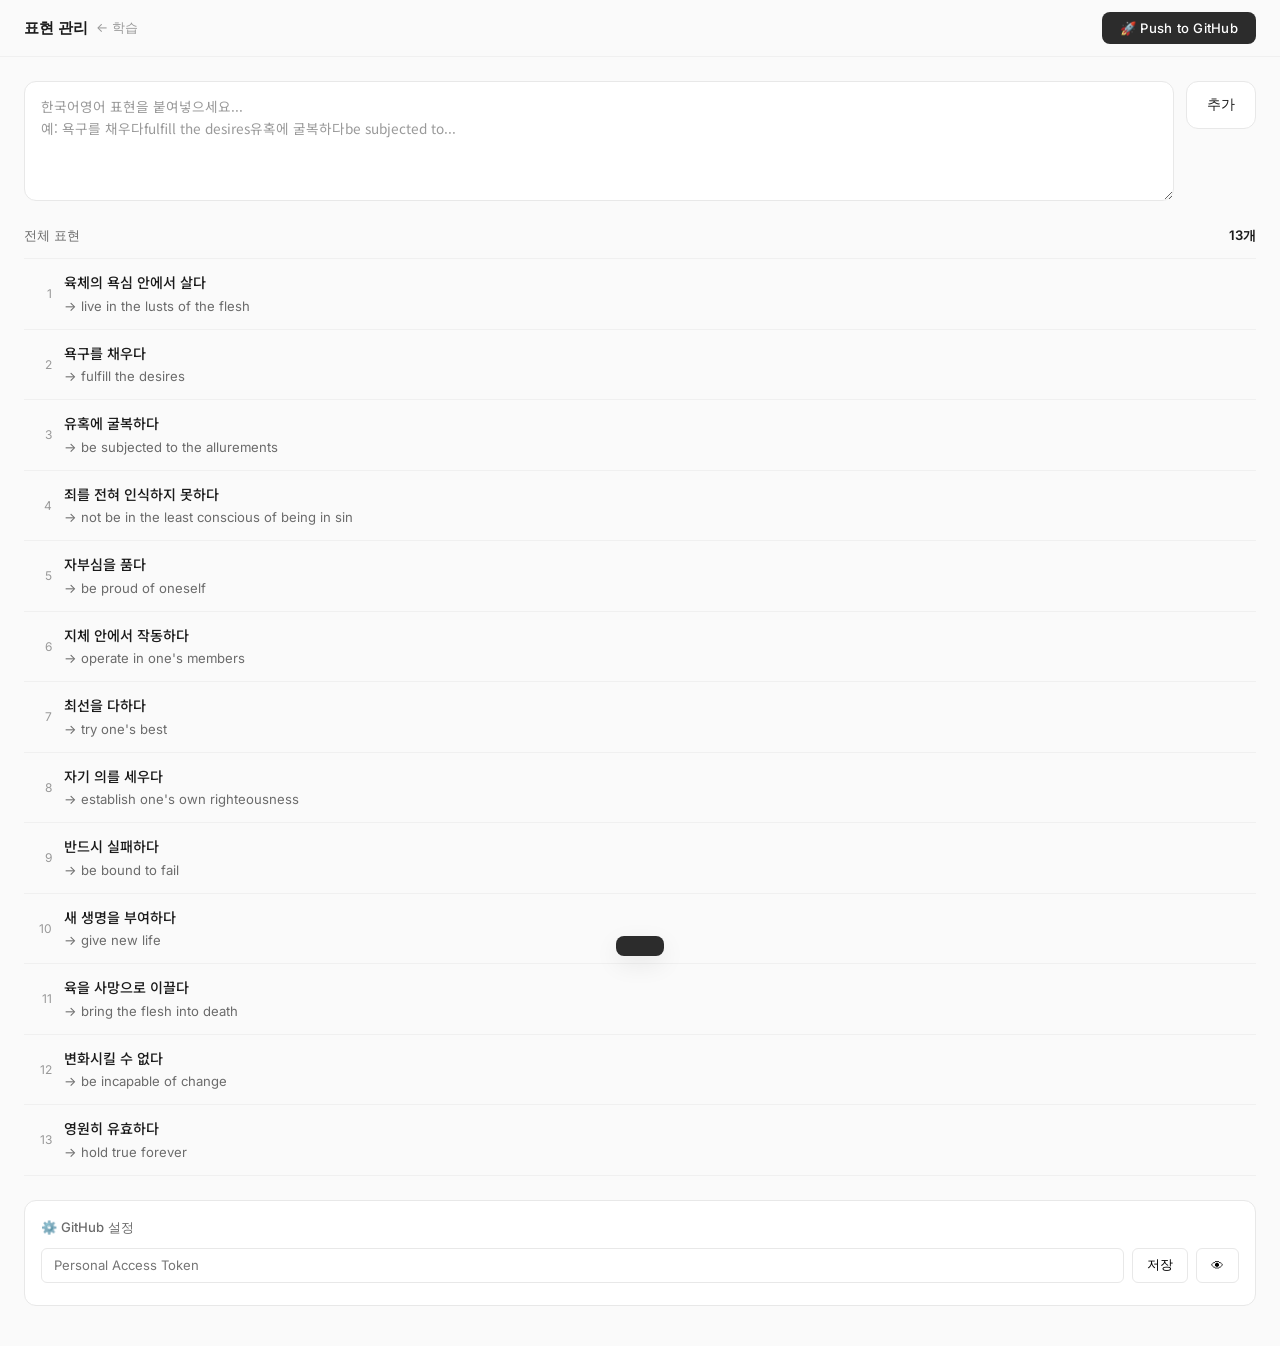
==== expressions/manage.html @ 27c46c8b "Deploy English Expressions app" ====
<!DOCTYPE html>
<html lang="ko">
<head>
  <meta charset="UTF-8">
  <meta name="viewport" content="width=device-width, initial-scale=1.0">
  <meta name="description" content="영어 표현 관리 — 추가 및 GitHub 동기화">
  <title>표현 관리 — English Expressions</title>
  <link rel="stylesheet" href="style.css">
</head>
<body>
  <div class="manage-page">
    <!-- Header with Push Button -->
    <header class="manage-header">
      <div class="manage-header__title">
        표현 관리
        <a href="index.html">← 학습</a>
      </div>
      <button class="btn-push" id="btnPush" onclick="pushToGitHub()">
        🚀 Push to GitHub
      </button>
    </header>

    <!-- Input Section -->
    <section class="input-section">
      <div class="input-group">
        <textarea
          class="input-group__textarea"
          id="inputText"
          placeholder="한국어영어 표현을 붙여넣으세요...&#10;예: 욕구를 채우다fulfill the desires유혹에 굴복하다be subjected to..."
        ></textarea>
        <button class="btn-add" id="btnAdd" onclick="parseAndPreview()">추가</button>
      </div>
    </section>

    <!-- Preview Section -->
    <section class="preview-section" id="previewSection">
      <div class="preview-header">
        <span class="preview-header__title" id="previewTitle">미리보기</span>
        <button class="btn-confirm" id="btnConfirm" onclick="confirmAdd()">확인하고 추가하기</button>
      </div>
      <ul class="preview-list" id="previewList"></ul>
    </section>

    <!-- Expression List -->
    <section class="expression-list-section" id="listSection">
      <div class="section-title">
        <span>전체 표현</span>
        <span class="section-title__count" id="totalCount">0개</span>
      </div>
      <ul class="expression-list" id="expressionList"></ul>
    </section>

    <!-- GitHub Token Setup -->
    <section class="token-section" id="tokenSection">
      <div class="token-section__title">⚙️ GitHub 설정</div>
      <div class="token-input-group">
        <input
          type="password"
          class="token-input"
          id="tokenInput"
          placeholder="Personal Access Token"
        >
        <button class="btn-token" onclick="saveToken()">저장</button>
        <button class="btn-token" onclick="toggleTokenVisibility()">👁</button>
      </div>
      <div class="token-status" id="tokenStatus"></div>
    </section>
  </div>

  <!-- Edit Modal -->
  <div class="modal-overlay" id="editModal">
    <div class="modal">
      <div class="modal__title">표현 수정</div>
      <input class="modal__input modal__input--ko" id="editKo" placeholder="한국어">
      <input class="modal__input modal__input--en" id="editEn" placeholder="English">
      <div class="modal__actions">
        <button class="btn-modal" onclick="closeModal()">취소</button>
        <button class="btn-modal btn-modal--primary" onclick="saveEdit()">저장</button>
      </div>
    </div>
  </div>

  <!-- Toast -->
  <div class="toast" id="toast"></div>

  <script src="manage.js"></script>
</body>
</html>
---- expressions/style.css ----
/* ============================================
   English Expressions — Minimalist Light Theme
   ============================================ */

@import url('https://fonts.googleapis.com/css2?family=Inter:wght@300;400;500;600&family=Noto+Sans+KR:wght@300;400;500;600&display=swap');

/* --- Reset & Base --- */
*, *::before, *::after {
  margin: 0;
  padding: 0;
  box-sizing: border-box;
}

:root {
  --white: #FFFFFF;
  --bg: #FAFAFA;
  --card: #FFFFFF;
  --text-primary: #1A1A1A;
  --text-secondary: #6B6B6B;
  --text-hint: #999999;
  --border: #E8E8E8;
  --border-light: #F0F0F0;
  --accent: #2C2C2C;
  --accent-light: #F5F5F5;
  --success: #34A853;
  --warning: #EA8600;
  --danger: #DC3545;
  --shadow-sm: 0 1px 3px rgba(0,0,0,0.04);
  --shadow-md: 0 4px 12px rgba(0,0,0,0.06);
  --shadow-lg: 0 8px 24px rgba(0,0,0,0.08);
  --radius-sm: 8px;
  --radius-md: 12px;
  --radius-lg: 16px;
  --transition: 0.2s ease;
  --font-en: 'Inter', -apple-system, BlinkMacSystemFont, sans-serif;
  --font-ko: 'Noto Sans KR', -apple-system, BlinkMacSystemFont, sans-serif;
}

html {
  font-size: 16px;
  -webkit-font-smoothing: antialiased;
  -moz-osx-font-smoothing: grayscale;
}

body {
  font-family: var(--font-en);
  background: var(--bg);
  color: var(--text-primary);
  line-height: 1.6;
  min-height: 100dvh;
}

/* --- Utility --- */
.container {
  max-width: 640px;
  margin: 0 auto;
  padding: 0 20px;
}

/* ============================================
   STUDY PAGE
   ============================================ */

/* --- Study Layout --- */
.study-page {
  display: flex;
  flex-direction: column;
  min-height: 100dvh;
  user-select: none;
  -webkit-user-select: none;
  cursor: pointer;
}

.study-header {
  display: flex;
  justify-content: space-between;
  align-items: center;
  padding: 16px 24px;
  border-bottom: 1px solid var(--border-light);
}

.study-header__counter {
  font-size: 0.85rem;
  font-weight: 500;
  color: var(--text-secondary);
  letter-spacing: 0.02em;
}

.study-header__link {
  font-size: 0.8rem;
  color: var(--text-hint);
  text-decoration: none;
  padding: 6px 12px;
  border-radius: var(--radius-sm);
  border: 1px solid var(--border);
  transition: all var(--transition);
}

.study-header__link:hover {
  color: var(--text-primary);
  border-color: var(--text-secondary);
}

/* --- Flashcard --- */
.flashcard {
  flex: 1;
  display: flex;
  flex-direction: column;
  justify-content: center;
  align-items: center;
  padding: 40px 32px;
  gap: 48px;
}

.flashcard__korean {
  font-family: var(--font-ko);
  font-size: 1.65rem;
  font-weight: 500;
  color: var(--text-primary);
  text-align: center;
  line-height: 1.5;
  letter-spacing: -0.01em;
}

.flashcard__english {
  font-family: var(--font-en);
  font-size: 1.35rem;
  font-weight: 400;
  color: var(--text-hint);
  text-align: center;
  line-height: 1.6;
  letter-spacing: 0.01em;
  min-height: 2.8em;
  transition: color 0.3s ease;
}

.flashcard__english--revealed {
  color: var(--text-primary);
  font-weight: 500;
}

.flashcard__english .blank {
  display: inline-block;
  min-width: 2em;
  border-bottom: 1.5px solid var(--border);
  margin: 0 2px;
  color: transparent;
  position: relative;
}

.flashcard__english--revealed .blank {
  color: var(--accent);
  border-bottom-color: transparent;
  font-weight: 600;
}

.flashcard__english .first-letter {
  color: var(--text-hint);
}

/* --- Study Footer --- */
.study-footer {
  padding: 20px 24px;
  text-align: center;
  border-top: 1px solid var(--border-light);
}

.study-footer__hint {
  font-size: 0.75rem;
  color: var(--text-hint);
  letter-spacing: 0.03em;
}

/* --- Tap Ripple Effect --- */
.flashcard::after {
  content: '';
  position: fixed;
  width: 0;
  height: 0;
  border-radius: 50%;
  background: rgba(0, 0, 0, 0.03);
  transform: translate(-50%, -50%);
  pointer-events: none;
}

.flashcard.ripple::after {
  animation: ripple-effect 0.5s ease-out;
}

@keyframes ripple-effect {
  0% { width: 0; height: 0; opacity: 1; }
  100% { width: 400px; height: 400px; opacity: 0; }
}

/* --- Fade Animation --- */
@keyframes fadeIn {
  from { opacity: 0; transform: translateY(8px); }
  to { opacity: 1; transform: translateY(0); }
}

.flashcard--animate {
  animation: fadeIn 0.3s ease-out;
}

/* ============================================
   MANAGE PAGE
   ============================================ */

.manage-page {
  min-height: 100dvh;
  padding-bottom: 40px;
}

/* --- Manage Header --- */
.manage-header {
  position: sticky;
  top: 0;
  z-index: 100;
  background: rgba(250, 250, 250, 0.92);
  backdrop-filter: blur(12px);
  -webkit-backdrop-filter: blur(12px);
  border-bottom: 1px solid var(--border-light);
  padding: 12px 24px;
  display: flex;
  justify-content: space-between;
  align-items: center;
}

.manage-header__title {
  font-size: 0.95rem;
  font-weight: 600;
  color: var(--text-primary);
  display: flex;
  align-items: center;
  gap: 8px;
}

.manage-header__title a {
  color: var(--text-hint);
  text-decoration: none;
  font-weight: 400;
  font-size: 0.8rem;
  transition: color var(--transition);
}

.manage-header__title a:hover {
  color: var(--text-primary);
}

.btn-push {
  display: inline-flex;
  align-items: center;
  gap: 6px;
  padding: 8px 18px;
  background: var(--accent);
  color: var(--white);
  border: none;
  border-radius: var(--radius-sm);
  font-family: var(--font-en);
  font-size: 0.82rem;
  font-weight: 500;
  cursor: pointer;
  transition: all var(--transition);
  letter-spacing: 0.02em;
}

.btn-push:hover {
  background: #444;
  transform: translateY(-1px);
  box-shadow: var(--shadow-md);
}

.btn-push:active {
  transform: translateY(0);
}

.btn-push:disabled {
  background: #ccc;
  cursor: not-allowed;
  transform: none;
  box-shadow: none;
}

.btn-push--loading {
  pointer-events: none;
  opacity: 0.7;
}

/* --- Input Section --- */
.input-section {
  padding: 24px 24px 0;
}

.input-group {
  display: flex;
  gap: 12px;
  align-items: flex-start;
}

.input-group__textarea {
  flex: 1;
  min-height: 120px;
  padding: 14px 16px;
  border: 1px solid var(--border);
  border-radius: var(--radius-md);
  font-family: var(--font-ko);
  font-size: 0.9rem;
  line-height: 1.6;
  resize: vertical;
  outline: none;
  transition: border-color var(--transition), box-shadow var(--transition);
  background: var(--white);
}

.input-group__textarea:focus {
  border-color: var(--accent);
  box-shadow: 0 0 0 3px rgba(44, 44, 44, 0.06);
}

.input-group__textarea::placeholder {
  color: var(--text-hint);
  font-size: 0.85rem;
}

.btn-add {
  padding: 14px 20px;
  background: var(--white);
  color: var(--text-primary);
  border: 1px solid var(--border);
  border-radius: var(--radius-md);
  font-family: var(--font-en);
  font-size: 0.85rem;
  font-weight: 500;
  cursor: pointer;
  transition: all var(--transition);
  white-space: nowrap;
}

.btn-add:hover {
  background: var(--accent-light);
  border-color: var(--text-secondary);
}

.btn-add:active {
  transform: scale(0.97);
}

/* --- Preview Section --- */
.preview-section {
  margin: 20px 24px 0;
  border: 1px solid var(--border);
  border-radius: var(--radius-md);
  overflow: hidden;
  background: var(--white);
  display: none;
}

.preview-section--active {
  display: block;
  animation: fadeIn 0.3s ease-out;
}

.preview-header {
  display: flex;
  justify-content: space-between;
  align-items: center;
  padding: 12px 16px;
  background: var(--accent-light);
  border-bottom: 1px solid var(--border-light);
}

.preview-header__title {
  font-size: 0.82rem;
  font-weight: 500;
  color: var(--text-secondary);
}

.btn-confirm {
  padding: 6px 16px;
  background: var(--accent);
  color: var(--white);
  border: none;
  border-radius: 6px;
  font-family: var(--font-en);
  font-size: 0.8rem;
  font-weight: 500;
  cursor: pointer;
  transition: all var(--transition);
}

.btn-confirm:hover {
  background: #444;
}

.preview-list {
  list-style: none;
  max-height: 300px;
  overflow-y: auto;
}

.preview-item {
  display: flex;
  align-items: center;
  gap: 12px;
  padding: 10px 16px;
  border-bottom: 1px solid var(--border-light);
  font-size: 0.85rem;
  transition: background var(--transition);
}

.preview-item:last-child {
  border-bottom: none;
}

.preview-item:hover {
  background: var(--accent-light);
}

.preview-item__status {
  flex-shrink: 0;
  font-size: 0.9rem;
}

.preview-item__text {
  flex: 1;
  min-width: 0;
}

.preview-item__ko {
  font-family: var(--font-ko);
  font-weight: 500;
  color: var(--text-primary);
}

.preview-item__en {
  font-family: var(--font-en);
  color: var(--text-secondary);
  font-size: 0.82rem;
  margin-top: 2px;
}

.preview-item__duplicate {
  color: var(--warning);
  font-size: 0.75rem;
  font-weight: 500;
}

.preview-item__actions {
  display: flex;
  gap: 4px;
  flex-shrink: 0;
}

.btn-icon {
  width: 28px;
  height: 28px;
  display: flex;
  align-items: center;
  justify-content: center;
  border: none;
  background: transparent;
  border-radius: 6px;
  cursor: pointer;
  font-size: 0.85rem;
  color: var(--text-hint);
  transition: all var(--transition);
}

.btn-icon:hover {
  background: var(--accent-light);
  color: var(--text-primary);
}

.btn-icon--danger:hover {
  background: #FEF0F0;
  color: var(--danger);
}

/* --- Expression List --- */
.expression-list-section {
  margin: 24px 24px 0;
}

.section-title {
  font-size: 0.82rem;
  font-weight: 500;
  color: var(--text-secondary);
  padding-bottom: 12px;
  border-bottom: 1px solid var(--border-light);
  display: flex;
  justify-content: space-between;
  align-items: center;
}

.section-title__count {
  font-weight: 600;
  color: var(--text-primary);
}

.expression-list {
  list-style: none;
}

.expression-item {
  display: flex;
  align-items: center;
  gap: 12px;
  padding: 12px 0;
  border-bottom: 1px solid var(--border-light);
  transition: background var(--transition);
}

.expression-item:hover {
  background: var(--accent-light);
  margin: 0 -8px;
  padding: 12px 8px;
  border-radius: var(--radius-sm);
}

.expression-item__number {
  flex-shrink: 0;
  width: 28px;
  font-size: 0.75rem;
  color: var(--text-hint);
  text-align: right;
}

.expression-item__text {
  flex: 1;
  min-width: 0;
}

.expression-item__ko {
  font-family: var(--font-ko);
  font-size: 0.88rem;
  font-weight: 500;
  color: var(--text-primary);
}

.expression-item__en {
  font-family: var(--font-en);
  font-size: 0.82rem;
  color: var(--text-secondary);
  margin-top: 2px;
}

.expression-item__new-badge {
  font-size: 0.65rem;
  font-weight: 600;
  color: var(--success);
  background: #E8F5E9;
  padding: 1px 6px;
  border-radius: 4px;
  margin-left: 6px;
}

.expression-item__actions {
  display: flex;
  gap: 2px;
  flex-shrink: 0;
  opacity: 0;
  transition: opacity var(--transition);
}

.expression-item:hover .expression-item__actions {
  opacity: 1;
}

/* --- Edit Modal --- */
.modal-overlay {
  position: fixed;
  inset: 0;
  background: rgba(0, 0, 0, 0.3);
  display: flex;
  align-items: center;
  justify-content: center;
  z-index: 1000;
  opacity: 0;
  visibility: hidden;
  transition: all 0.2s ease;
  padding: 20px;
}

.modal-overlay--active {
  opacity: 1;
  visibility: visible;
}

.modal {
  background: var(--white);
  border-radius: var(--radius-lg);
  padding: 24px;
  width: 100%;
  max-width: 420px;
  box-shadow: var(--shadow-lg);
  transform: translateY(10px);
  transition: transform 0.2s ease;
}

.modal-overlay--active .modal {
  transform: translateY(0);
}

.modal__title {
  font-size: 0.95rem;
  font-weight: 600;
  margin-bottom: 16px;
}

.modal__input {
  width: 100%;
  padding: 10px 14px;
  border: 1px solid var(--border);
  border-radius: var(--radius-sm);
  font-size: 0.88rem;
  outline: none;
  margin-bottom: 10px;
  transition: border-color var(--transition);
}

.modal__input:focus {
  border-color: var(--accent);
}

.modal__input--ko {
  font-family: var(--font-ko);
}

.modal__input--en {
  font-family: var(--font-en);
}

.modal__actions {
  display: flex;
  justify-content: flex-end;
  gap: 8px;
  margin-top: 16px;
}

.btn-modal {
  padding: 8px 18px;
  border-radius: 6px;
  font-family: var(--font-en);
  font-size: 0.82rem;
  font-weight: 500;
  cursor: pointer;
  transition: all var(--transition);
  border: 1px solid var(--border);
  background: var(--white);
  color: var(--text-primary);
}

.btn-modal:hover {
  background: var(--accent-light);
}

.btn-modal--primary {
  background: var(--accent);
  color: var(--white);
  border-color: var(--accent);
}

.btn-modal--primary:hover {
  background: #444;
}

/* --- GitHub Token Setup --- */
.token-section {
  margin: 24px 24px 0;
  padding: 16px;
  background: var(--white);
  border: 1px solid var(--border);
  border-radius: var(--radius-md);
}

.token-section__title {
  font-size: 0.82rem;
  font-weight: 500;
  color: var(--text-secondary);
  margin-bottom: 10px;
}

.token-input-group {
  display: flex;
  gap: 8px;
}

.token-input {
  flex: 1;
  padding: 8px 12px;
  border: 1px solid var(--border);
  border-radius: 6px;
  font-family: var(--font-en);
  font-size: 0.82rem;
  outline: none;
}

.token-input:focus {
  border-color: var(--accent);
}

.btn-token {
  padding: 8px 14px;
  background: var(--white);
  border: 1px solid var(--border);
  border-radius: 6px;
  font-size: 0.8rem;
  cursor: pointer;
  transition: all var(--transition);
}

.btn-token:hover {
  background: var(--accent-light);
}

.token-status {
  font-size: 0.75rem;
  color: var(--success);
  margin-top: 6px;
}

/* --- Toast Notification --- */
.toast {
  position: fixed;
  bottom: 24px;
  left: 50%;
  transform: translateX(-50%) translateY(80px);
  padding: 10px 24px;
  background: var(--accent);
  color: var(--white);
  border-radius: var(--radius-sm);
  font-size: 0.82rem;
  font-weight: 500;
  box-shadow: var(--shadow-lg);
  transition: transform 0.3s ease;
  z-index: 2000;
  white-space: nowrap;
}

.toast--visible {
  transform: translateX(-50%) translateY(0);
}

.toast--success {
  background: var(--success);
}

.toast--error {
  background: var(--danger);
}

.toast--warning {
  background: var(--warning);
}

/* --- Empty State --- */
.empty-state {
  text-align: center;
  padding: 60px 20px;
  color: var(--text-hint);
}

.empty-state__icon {
  font-size: 2.5rem;
  margin-bottom: 16px;
  opacity: 0.5;
}

.empty-state__text {
  font-size: 0.9rem;
  line-height: 1.6;
}

.empty-state__link {
  color: var(--text-secondary);
  text-decoration: underline;
  text-underline-offset: 2px;
}

/* --- Responsive --- */
@media (max-width: 480px) {
  .flashcard {
    padding: 32px 24px;
    gap: 36px;
  }

  .flashcard__korean {
    font-size: 1.4rem;
  }

  .flashcard__english {
    font-size: 1.15rem;
  }

  .input-group {
    flex-direction: column;
  }

  .btn-add {
    width: 100%;
    text-align: center;
    padding: 12px;
  }

  .expression-item__actions {
    opacity: 1;
  }
}

/* --- Scrollbar (Webkit) --- */
::-webkit-scrollbar {
  width: 4px;
}

::-webkit-scrollbar-track {
  background: transparent;
}

::-webkit-scrollbar-thumb {
  background: var(--border);
  border-radius: 4px;
}

::-webkit-scrollbar-thumb:hover {
  background: var(--text-hint);
}
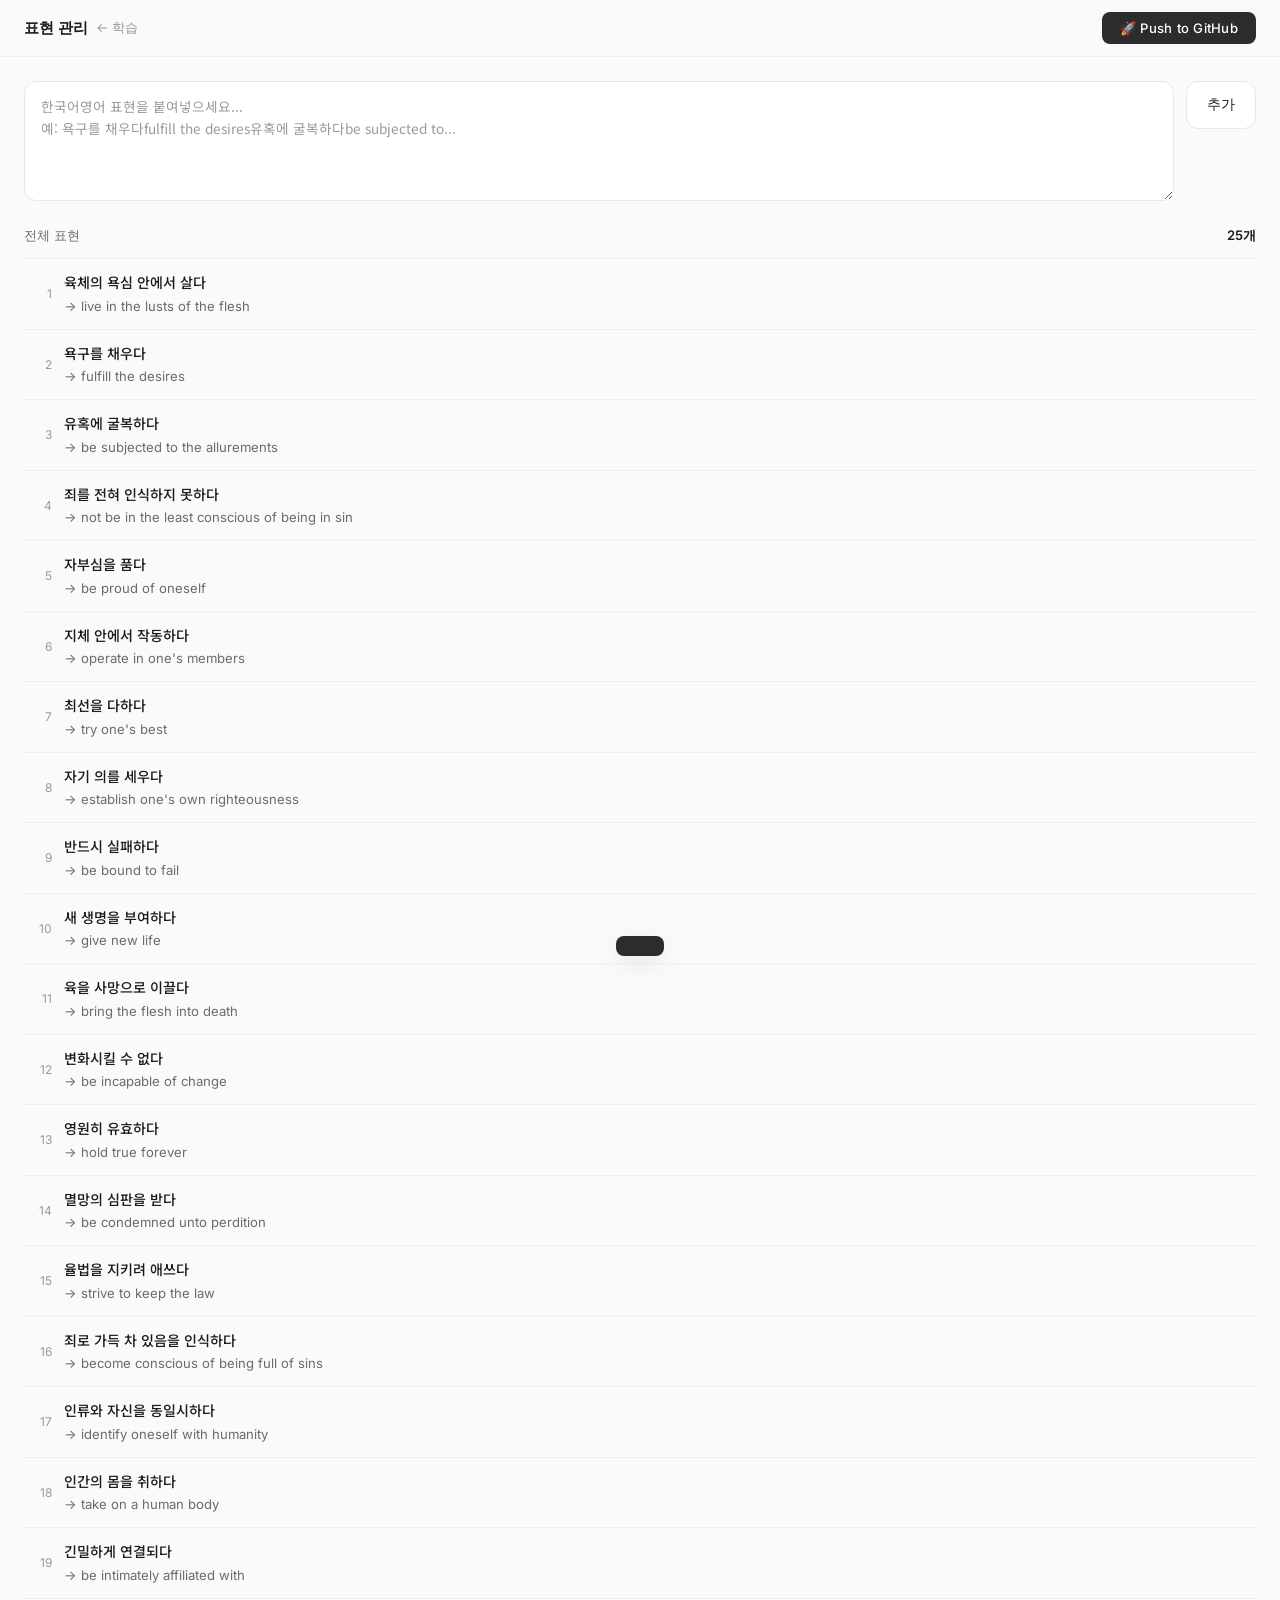
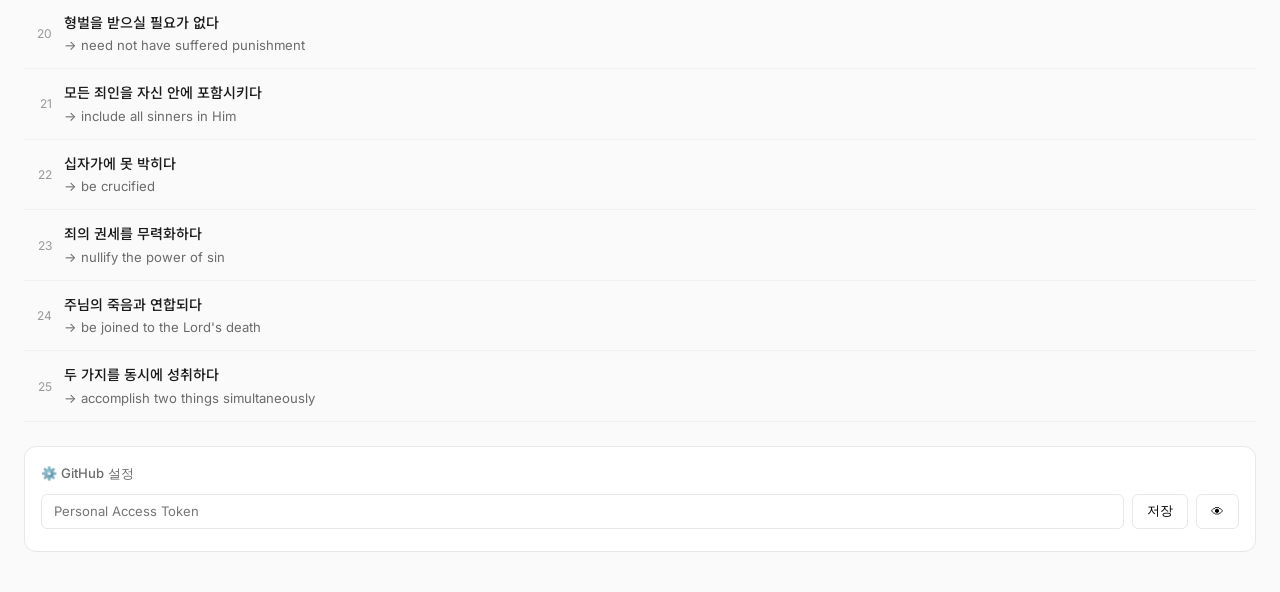
==== commit f23b0697: "Skip preview, add directly + cache bust" ====
--- a/expressions/manage.html
+++ b/expressions/manage.html
@@ -5,7 +5,7 @@
   <meta name="viewport" content="width=device-width, initial-scale=1.0">
   <meta name="description" content="영어 표현 관리 — 추가 및 GitHub 동기화">
   <title>표현 관리 — English Expressions</title>
-  <link rel="stylesheet" href="style.css">
+  <link rel="stylesheet" href="style.css?v=3">
 </head>
 <body>
   <div class="manage-page">
@@ -32,14 +32,7 @@
       </div>
     </section>
 
-    <!-- Preview Section -->
-    <section class="preview-section" id="previewSection">
-      <div class="preview-header">
-        <span class="preview-header__title" id="previewTitle">미리보기</span>
-        <button class="btn-confirm" id="btnConfirm" onclick="confirmAdd()">확인하고 추가하기</button>
-      </div>
-      <ul class="preview-list" id="previewList"></ul>
-    </section>
+
 
     <!-- Expression List -->
     <section class="expression-list-section" id="listSection">
@@ -83,6 +76,6 @@
   <!-- Toast -->
   <div class="toast" id="toast"></div>
 
-  <script src="manage.js"></script>
+  <script src="manage.js?v=3"></script>
 </body>
 </html>
--- a/expressions/style.css
+++ b/expressions/style.css
@@ -68,7 +68,6 @@
   min-height: 100dvh;
   user-select: none;
   -webkit-user-select: none;
-  cursor: pointer;
 }
 
 .study-header {
@@ -106,10 +105,10 @@
   flex: 1;
   display: flex;
   flex-direction: column;
-  justify-content: center;
-  align-items: center;
-  padding: 40px 32px;
-  gap: 48px;
+  justify-content: flex-start;
+  align-items: center;
+  padding: 80px 32px 40px;
+  gap: 36px;
 }
 
 .flashcard__korean {
@@ -126,7 +125,7 @@
   font-family: var(--font-en);
   font-size: 1.35rem;
   font-weight: 400;
-  color: var(--text-hint);
+  color: #555555;
   text-align: center;
   line-height: 1.6;
   letter-spacing: 0.01em;
@@ -142,7 +141,7 @@
 .flashcard__english .blank {
   display: inline-block;
   min-width: 2em;
-  border-bottom: 1.5px solid var(--border);
+  border-bottom: 2.5px solid #AAAAAA;
   margin: 0 2px;
   color: transparent;
   position: relative;
@@ -158,17 +157,81 @@
   color: var(--text-hint);
 }
 
-/* --- Study Footer --- */
-.study-footer {
-  padding: 20px 24px;
-  text-align: center;
-  border-top: 1px solid var(--border-light);
-}
-
-.study-footer__hint {
-  font-size: 0.75rem;
-  color: var(--text-hint);
-  letter-spacing: 0.03em;
+/* --- Buttons --- */
+.flashcard__buttons {
+  display: flex;
+  gap: 20px;
+  margin-top: 40px;
+  align-items: center;
+}
+
+.btn-speak {
+  width: 64px;
+  height: 64px;
+  border-radius: 50%;
+  border: 2px solid var(--border);
+  background: var(--white);
+  font-size: 1.6rem;
+  cursor: pointer;
+  transition: all var(--transition);
+  display: flex;
+  align-items: center;
+  justify-content: center;
+  flex-shrink: 0;
+}
+
+.btn-speak:hover {
+  border-color: var(--text-secondary);
+  background: var(--accent-light);
+}
+
+.btn-speak:active {
+  transform: scale(0.93);
+}
+
+.btn-speak--active {
+  border-color: var(--accent);
+  background: var(--accent-light);
+  animation: pulse-speak 0.8s ease infinite;
+}
+
+@keyframes pulse-speak {
+  0%, 100% { transform: scale(1); }
+  50% { transform: scale(1.08); }
+}
+
+.btn-action {
+  height: 64px;
+  min-width: 200px;
+  padding: 0 40px;
+  border-radius: 32px;
+  border: none;
+  background: var(--accent);
+  color: var(--white);
+  font-family: var(--font-ko);
+  font-size: 1.15rem;
+  font-weight: 600;
+  cursor: pointer;
+  transition: all var(--transition);
+  letter-spacing: 0.02em;
+}
+
+.btn-action:hover {
+  background: #444;
+  transform: translateY(-1px);
+  box-shadow: var(--shadow-md);
+}
+
+.btn-action:active {
+  transform: translateY(0) scale(0.97);
+}
+
+.btn-action--next {
+  background: var(--success);
+}
+
+.btn-action--next:hover {
+  background: #2d9249;
 }
 
 /* --- Tap Ripple Effect --- */
@@ -780,8 +843,8 @@
 /* --- Responsive --- */
 @media (max-width: 480px) {
   .flashcard {
-    padding: 32px 24px;
-    gap: 36px;
+    padding: 60px 24px 32px;
+    gap: 28px;
   }
 
   .flashcard__korean {
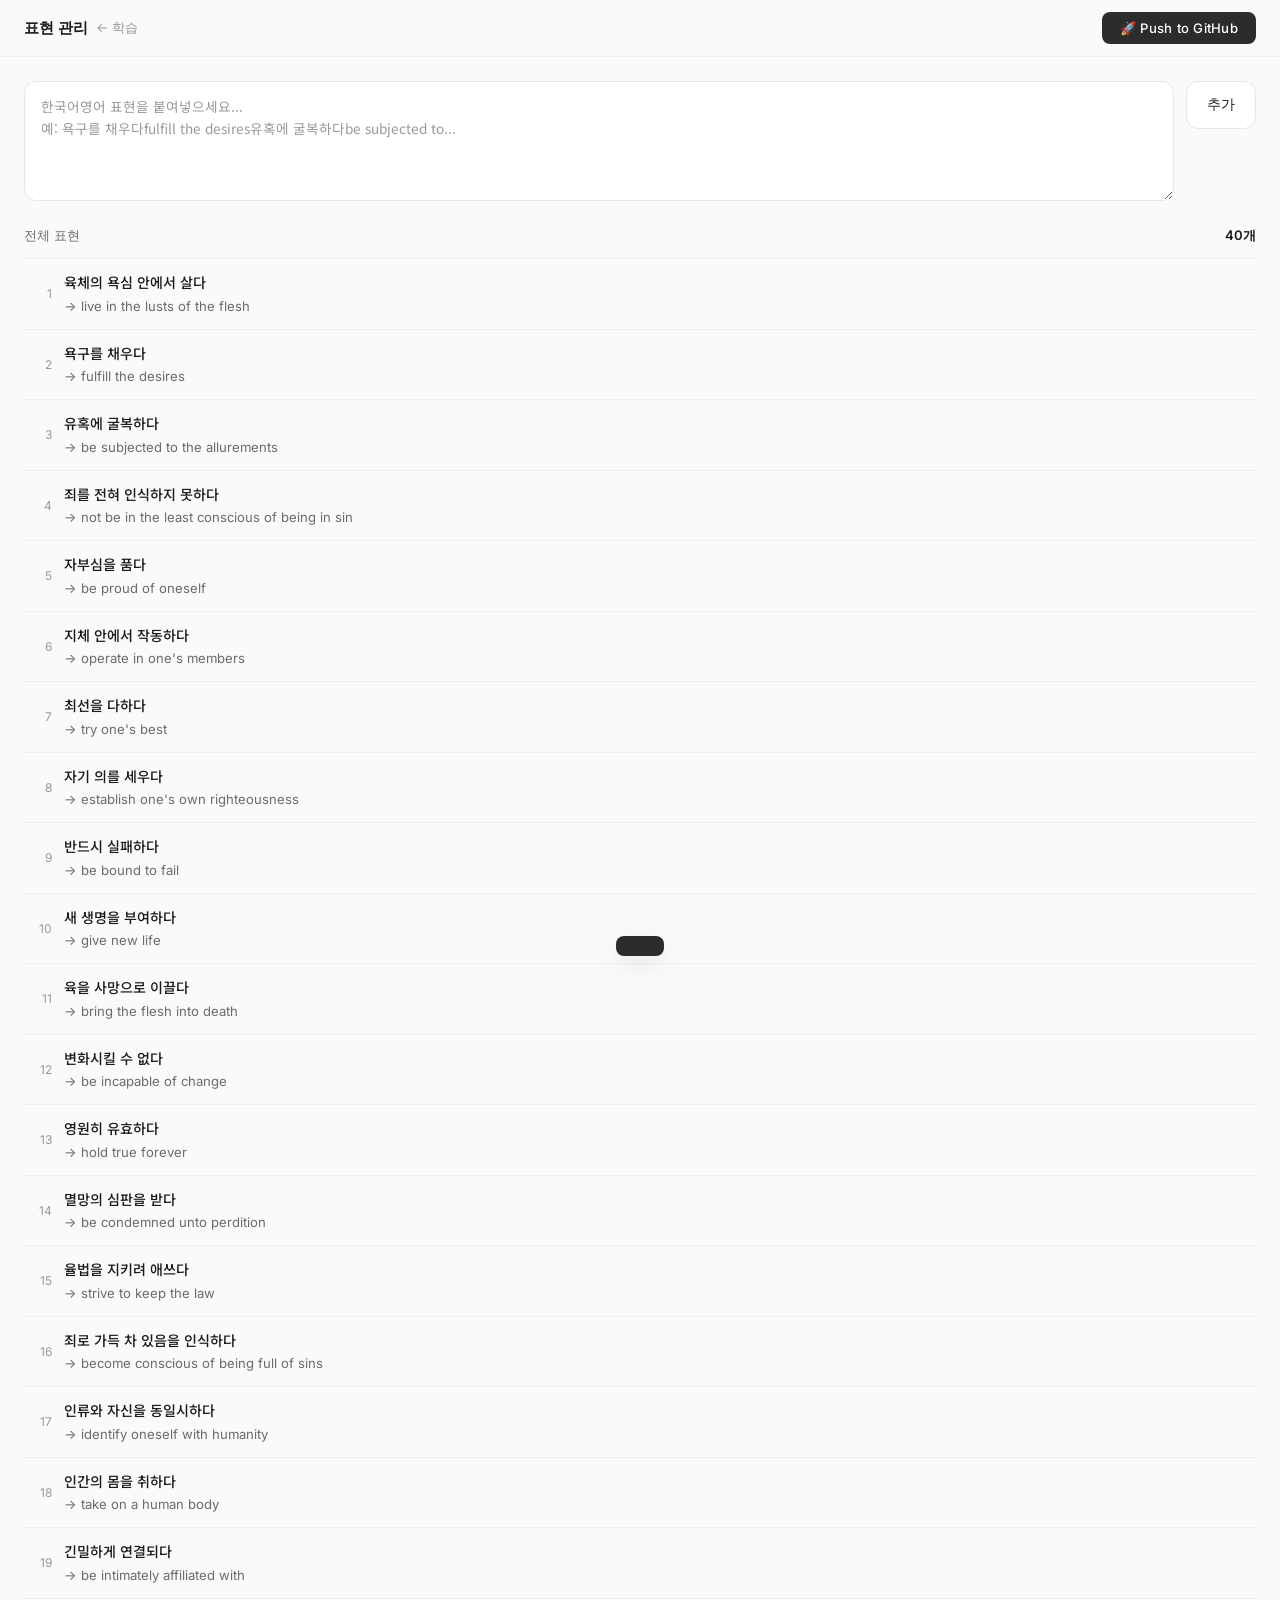
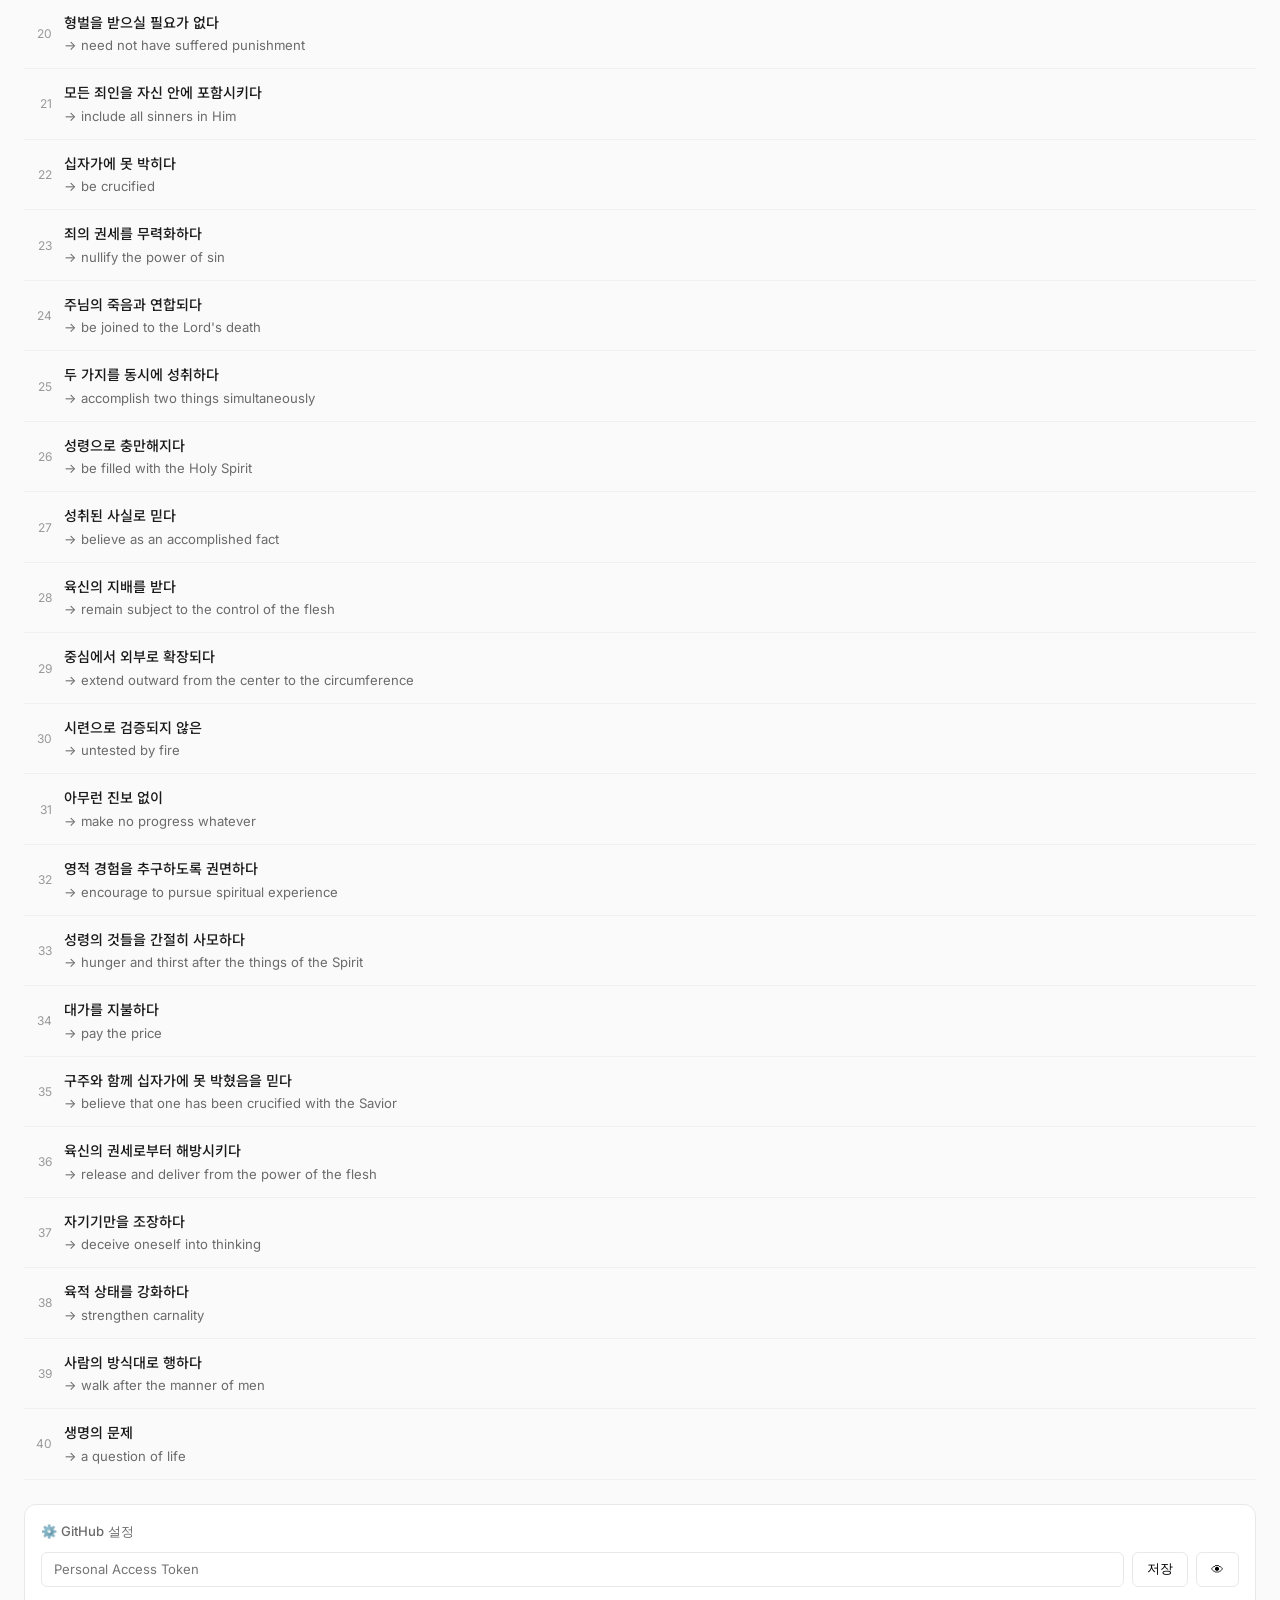
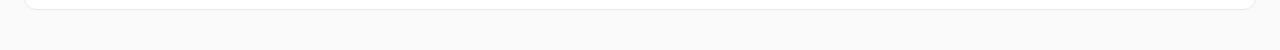
==== commit 21bd4c87: "Add favicon" ====
--- a/expressions/manage.html
+++ b/expressions/manage.html
@@ -5,6 +5,7 @@
   <meta name="viewport" content="width=device-width, initial-scale=1.0">
   <meta name="description" content="영어 표현 관리 — 추가 및 GitHub 동기화">
   <title>표현 관리 — English Expressions</title>
+  <link rel="icon" type="image/svg+xml" href="favicon.svg">
   <link rel="stylesheet" href="style.css?v=3">
 </head>
 <body>
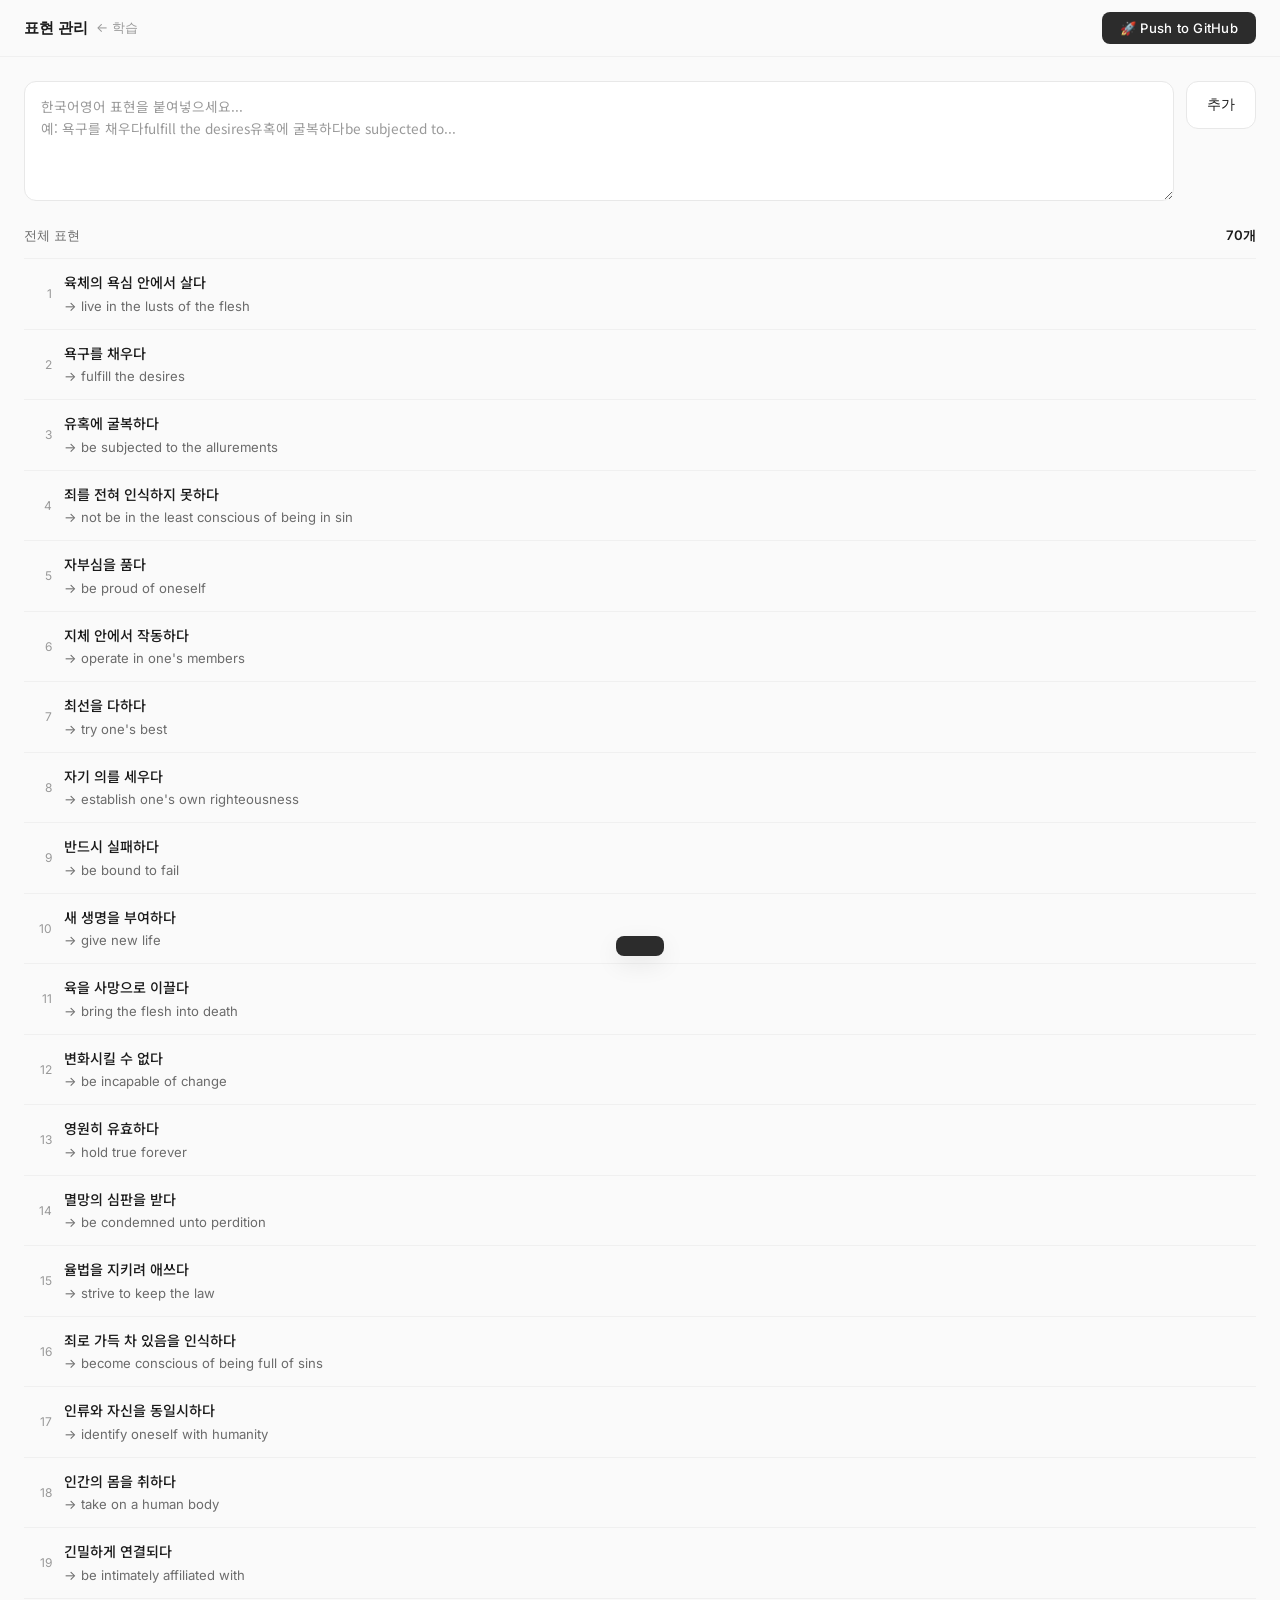
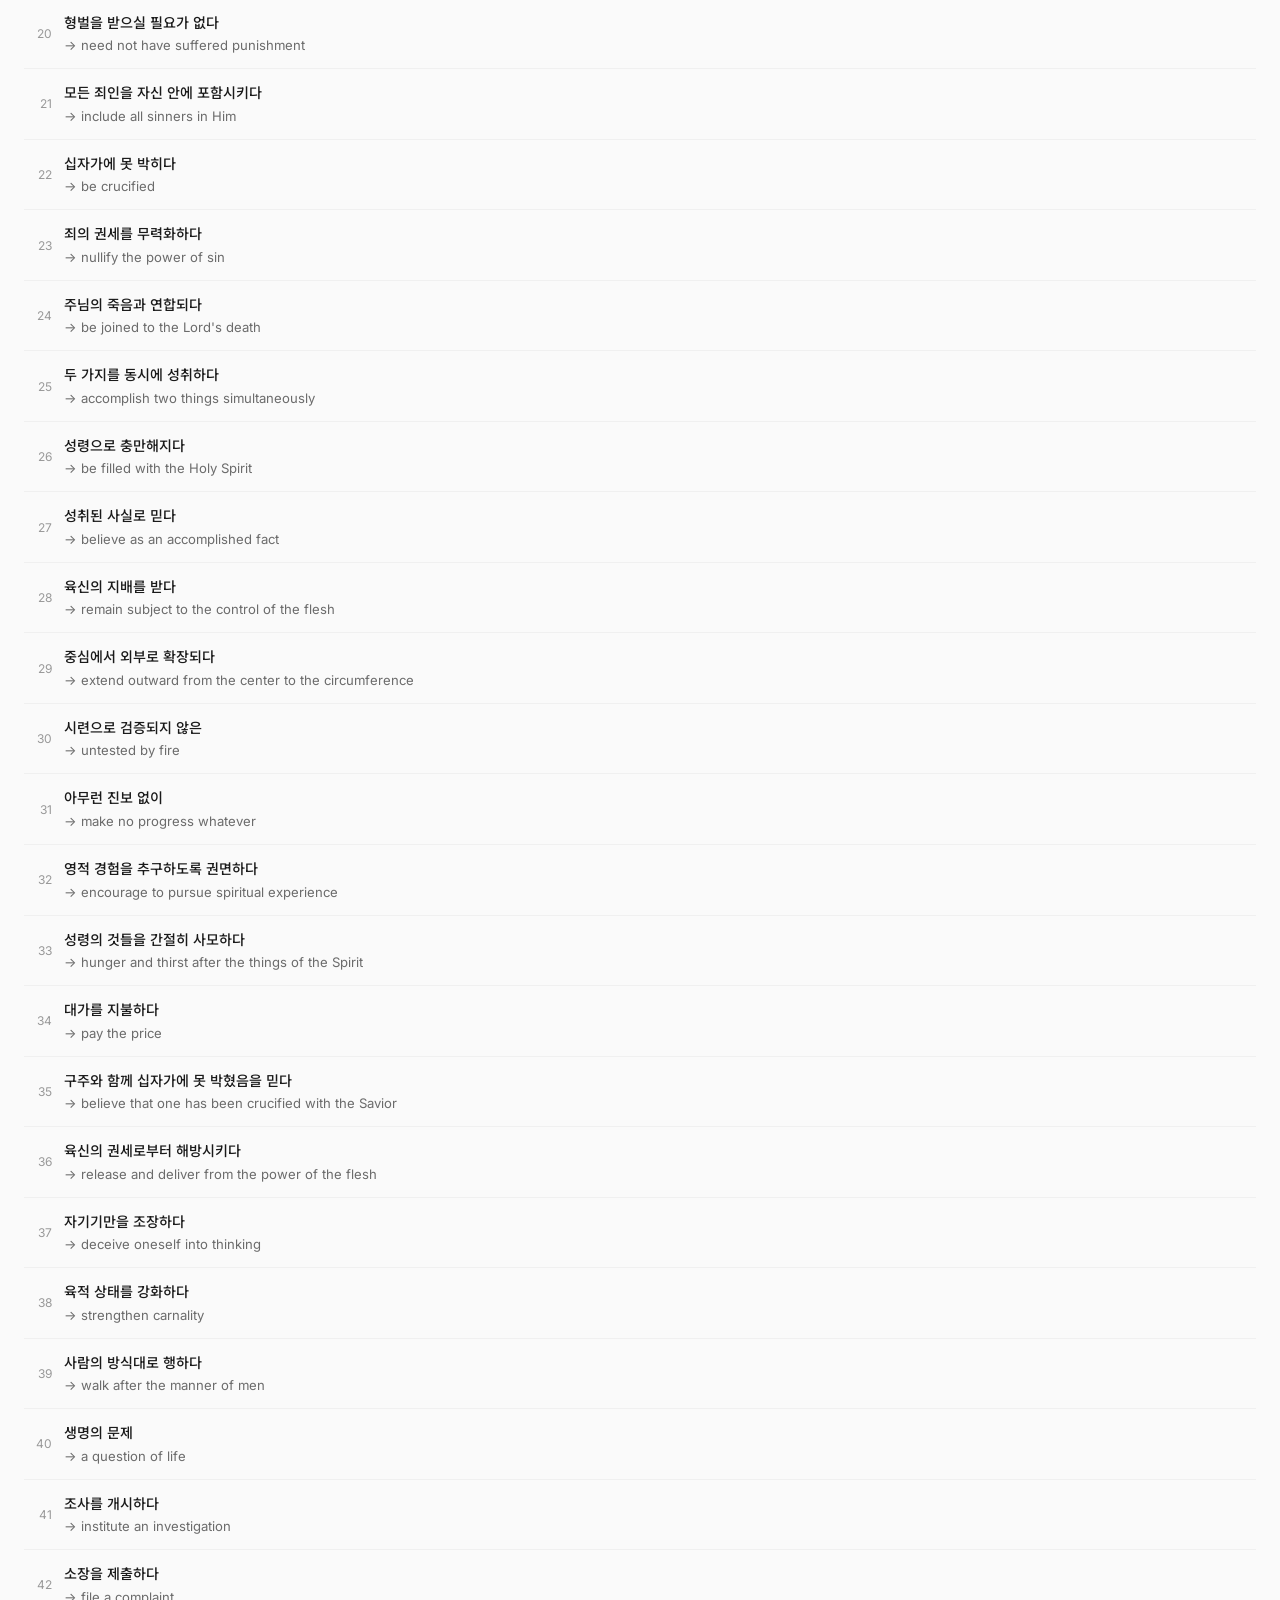
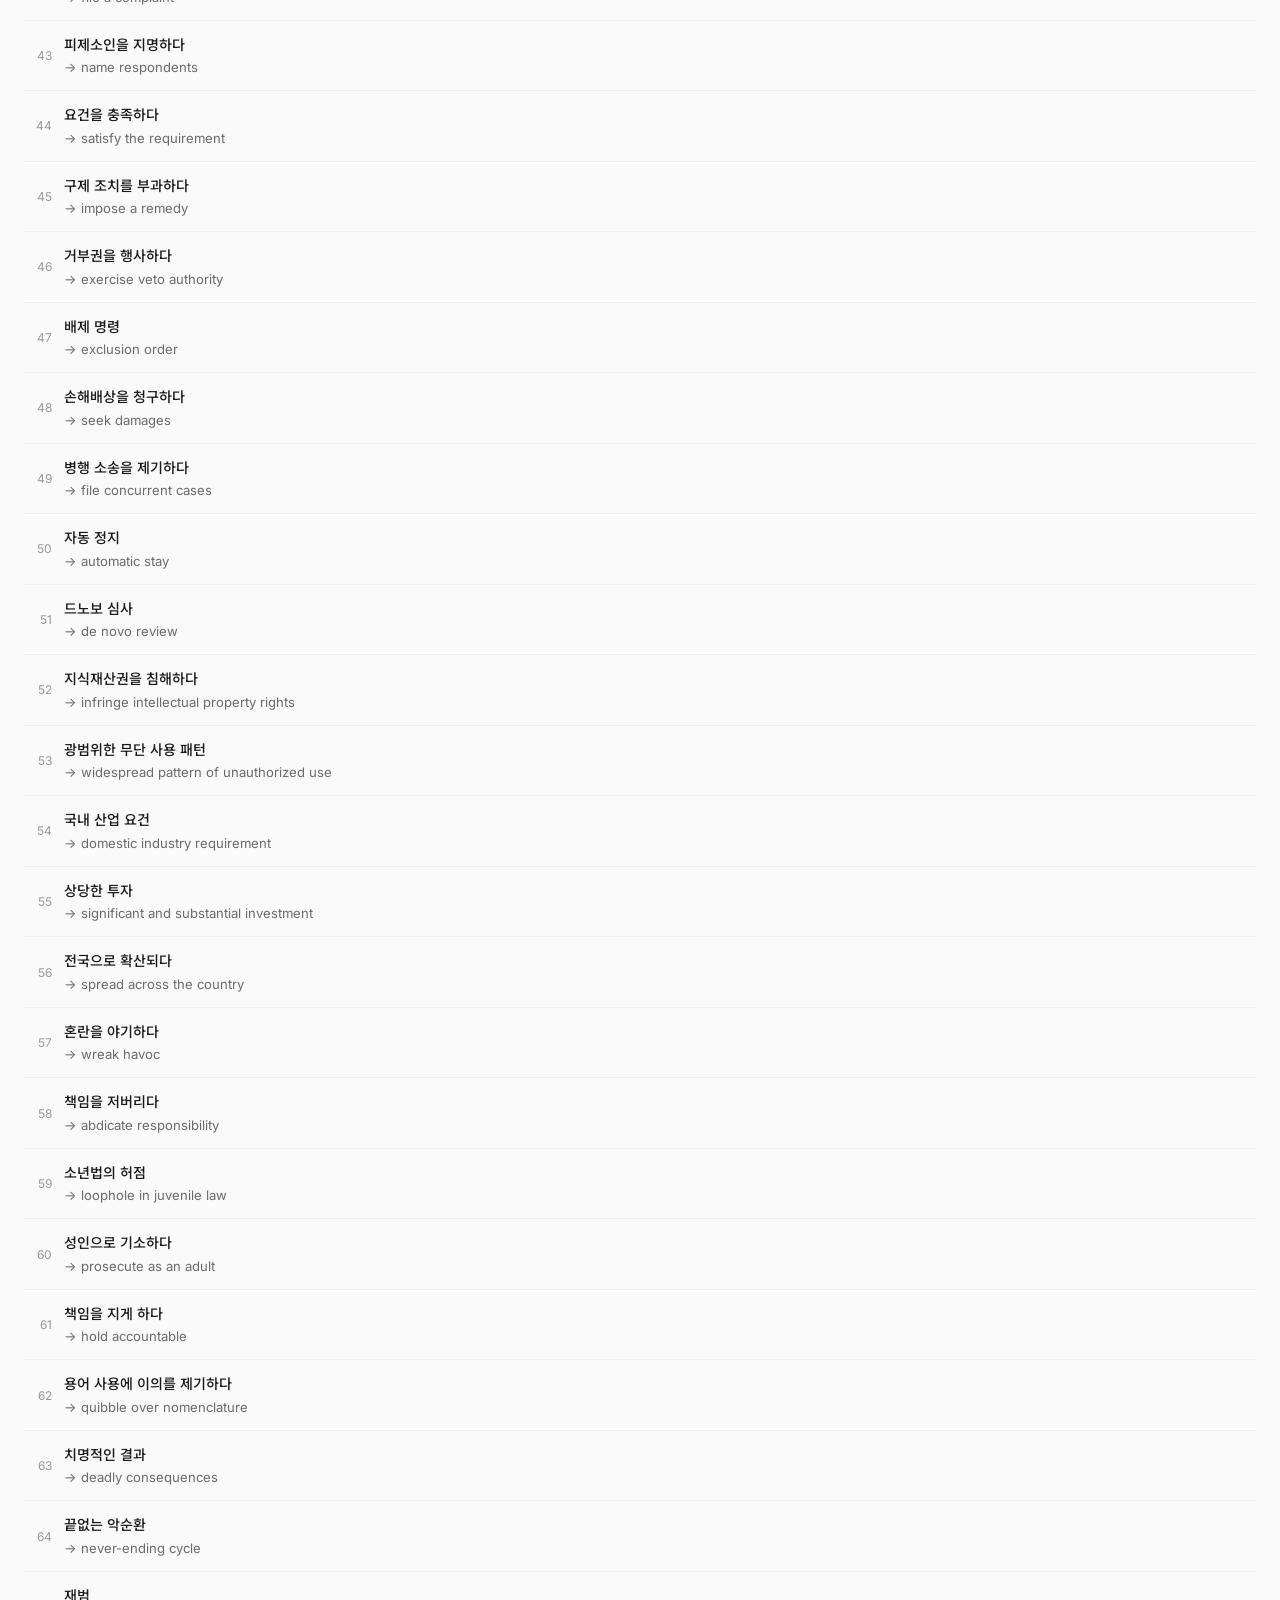
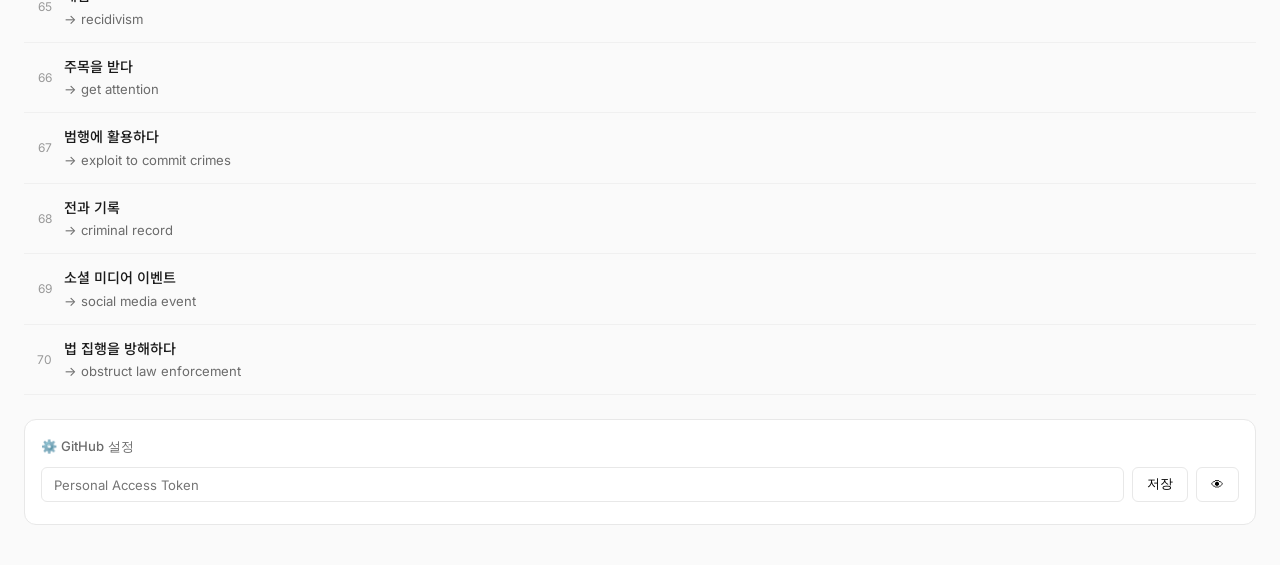
==== commit c276456e: "Enhance parser string cleaning and remove delete confirmation" ====
--- a/expressions/manage.html
+++ b/expressions/manage.html
@@ -77,6 +77,6 @@
   <!-- Toast -->
   <div class="toast" id="toast"></div>
 
-  <script src="manage.js?v=3"></script>
+  <script src="manage.js?v=6"></script>
 </body>
 </html>
--- a/expressions/style.css
+++ b/expressions/style.css
@@ -124,37 +124,12 @@
 .flashcard__english {
   font-family: var(--font-en);
   font-size: 1.35rem;
-  font-weight: 400;
-  color: #555555;
+  font-weight: 500;
+  color: var(--text-primary);
   text-align: center;
   line-height: 1.6;
   letter-spacing: 0.01em;
   min-height: 2.8em;
-  transition: color 0.3s ease;
-}
-
-.flashcard__english--revealed {
-  color: var(--text-primary);
-  font-weight: 500;
-}
-
-.flashcard__english .blank {
-  display: inline-block;
-  min-width: 2em;
-  border-bottom: 2.5px solid #AAAAAA;
-  margin: 0 2px;
-  color: transparent;
-  position: relative;
-}
-
-.flashcard__english--revealed .blank {
-  color: var(--accent);
-  border-bottom-color: transparent;
-  font-weight: 600;
-}
-
-.flashcard__english .first-letter {
-  color: var(--text-hint);
 }
 
 /* --- Buttons --- */
